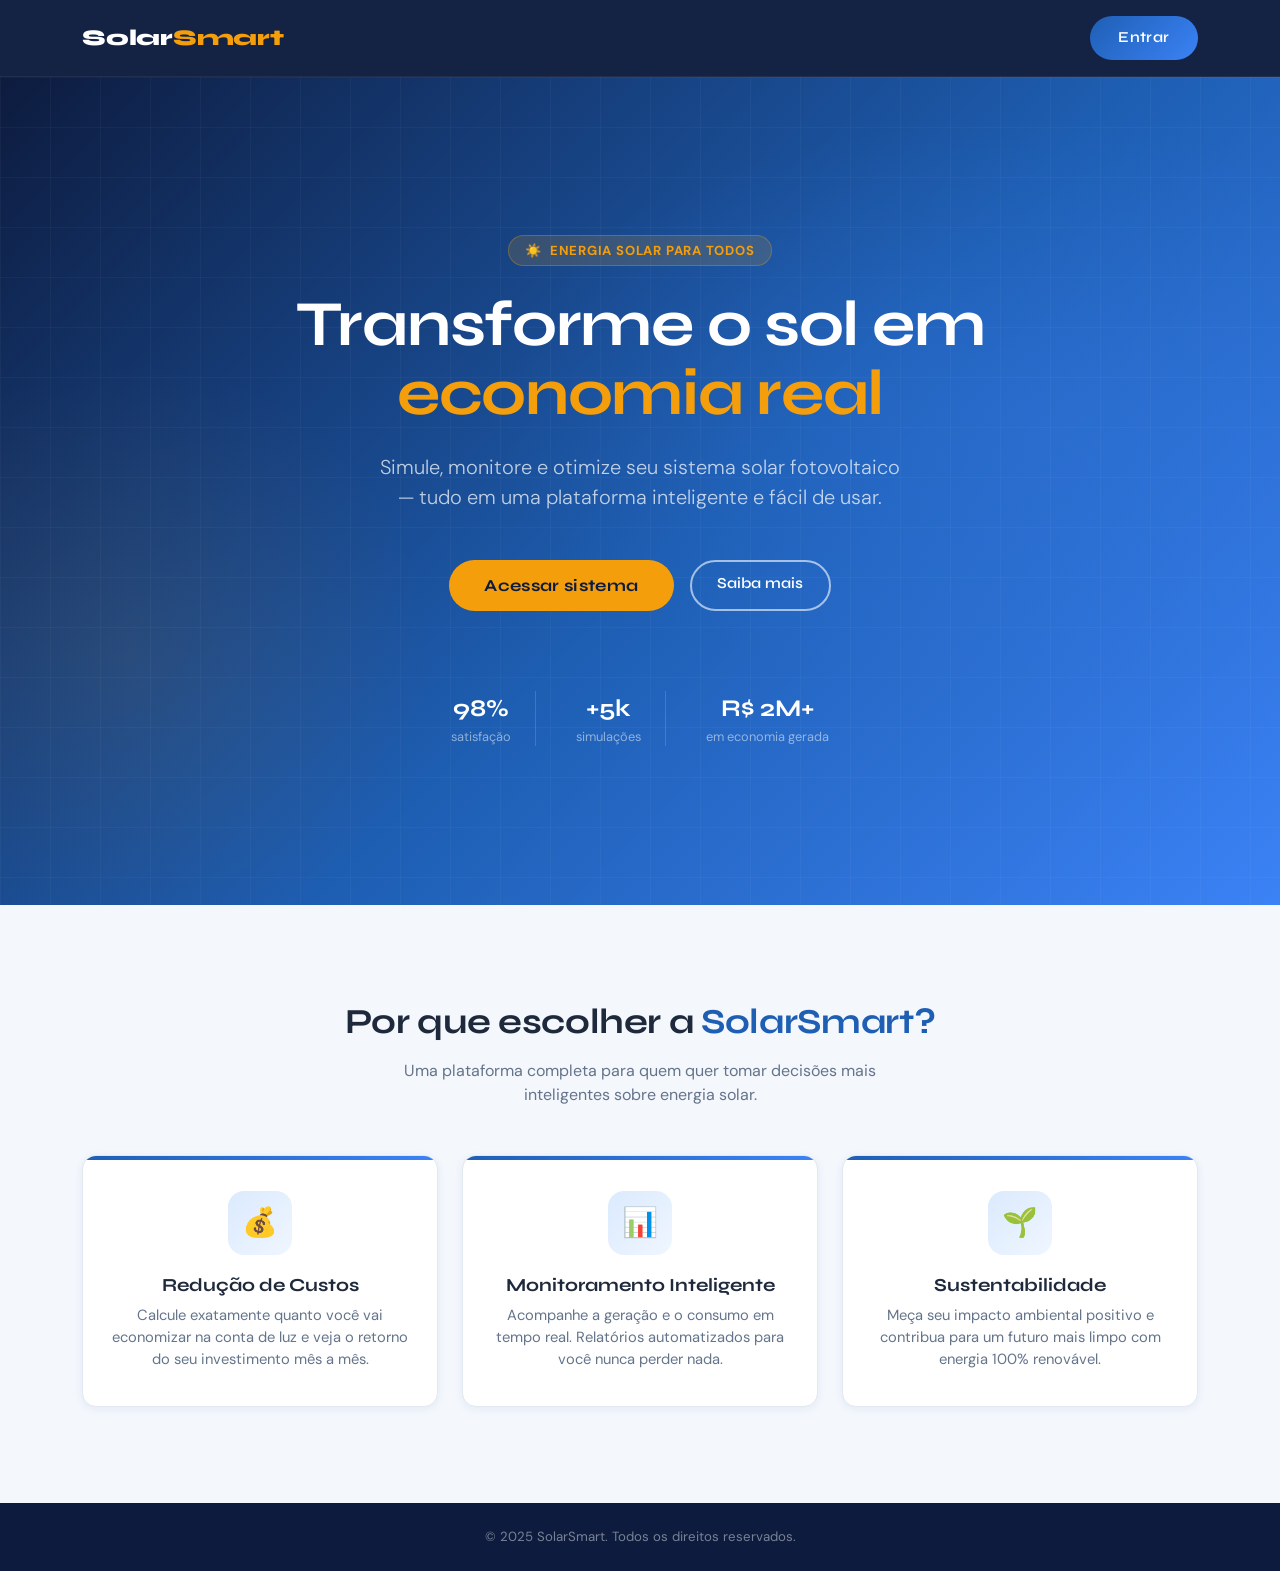
==== index.html @ eb586233 "feat: initial project upload" ====
<!DOCTYPE html>
<html lang="pt-BR">
<head>
  <meta charset="UTF-8" />
  <meta name="viewport" content="width=device-width, initial-scale=1.0" />
  <title>SolarSmart — Energia Solar Inteligente</title>
  <link rel="stylesheet" href="https://cdn.jsdelivr.net/npm/bootstrap@5.3.3/dist/css/bootstrap.min.css" />
  <link rel="stylesheet" href="css/style.css" />
</head>
<body>

  <!-- ===== NAVBAR ===== -->
  <nav class="ss-navbar">
    <div class="container d-flex align-items-center justify-content-between">
      <a href="index.html" class="ss-logo">Solar<span>Smart</span></a>
      <a href="login.html" class="ss-btn-primary">Entrar</a>
    </div>
  </nav>

  <!-- ===== HERO ===== -->
  <section class="ss-hero">
    <div class="ss-hero-grid"></div>
    <div class="container position-relative" style="z-index:2;">
      <div class="row justify-content-center text-center">
        <div class="col-lg-8">
          <div class="anim-fade-up">
            <span class="badge rounded-pill px-3 py-2 mb-4"
              style="background:rgba(245,158,11,.15);color:#f59e0b;font-family:var(--font-body);font-size:.82rem;letter-spacing:.06em;border:1px solid rgba(245,158,11,.3);">
              ☀️ &nbsp;ENERGIA SOLAR PARA TODOS
            </span>
          </div>
          <h1 class="display-3 fw-bold text-white mb-4 anim-fade-up anim-delay-1"
              style="line-height:1.08;letter-spacing:-.02em;">
            Transforme o sol em<br>
            <span style="color:var(--ss-accent);">economia real</span>
          </h1>
          <p class="fs-5 mb-5 anim-fade-up anim-delay-2"
             style="color:rgba(255,255,255,.72);font-weight:300;max-width:520px;margin:0 auto 2.5rem;">
            Simule, monitore e otimize seu sistema solar fotovoltaico — tudo em uma plataforma inteligente e fácil de usar.
          </p>
          <div class="d-flex gap-3 justify-content-center flex-wrap anim-fade-up anim-delay-3">
            <a href="login.html" class="ss-btn-cta">Acessar sistema</a>
            <a href="#features" class="ss-btn-outline">Saiba mais</a>
          </div>
        </div>
      </div>

      <!-- Hero stats -->
      <div class="row justify-content-center mt-5 pt-3 anim-fade-up anim-delay-4 g-3">
        <div class="col-auto">
          <div class="text-center px-4" style="border-right:1px solid rgba(255,255,255,.15);">
            <div class="fw-bold text-white fs-4" style="font-family:var(--font-display);">98%</div>
            <div style="color:rgba(255,255,255,.5);font-size:.8rem;">satisfação</div>
          </div>
        </div>
        <div class="col-auto">
          <div class="text-center px-4" style="border-right:1px solid rgba(255,255,255,.15);">
            <div class="fw-bold text-white fs-4" style="font-family:var(--font-display);">+5k</div>
            <div style="color:rgba(255,255,255,.5);font-size:.8rem;">simulações</div>
          </div>
        </div>
        <div class="col-auto">
          <div class="text-center px-4">
            <div class="fw-bold text-white fs-4" style="font-family:var(--font-display);">R$ 2M+</div>
            <div style="color:rgba(255,255,255,.5);font-size:.8rem;">em economia gerada</div>
          </div>
        </div>
      </div>
    </div>
  </section>

  <!-- ===== FEATURES ===== -->
  <section id="features" class="py-6" style="padding: 6rem 0; background: var(--ss-bg);">
    <div class="container">
      <div class="text-center mb-5">
        <h2 class="fw-bold mb-3" style="font-size:2.2rem;letter-spacing:-.01em;">
          Por que escolher a <span style="color:var(--ss-blue-brand);">SolarSmart?</span>
        </h2>
        <p style="color:var(--ss-muted);max-width:480px;margin:0 auto;">
          Uma plataforma completa para quem quer tomar decisões mais inteligentes sobre energia solar.
        </p>
      </div>

      <div class="row g-4 justify-content-center">
        <!-- Card 1 -->
        <div class="col-md-4">
          <div class="ss-feature-card h-100">
            <div class="ss-feature-icon">💰</div>
            <h5 class="fw-bold mb-2" style="font-size:1.15rem;">Redução de Custos</h5>
            <p style="color:var(--ss-muted);font-size:.92rem;margin:0;">
              Calcule exatamente quanto você vai economizar na conta de luz e veja o retorno do seu investimento mês a mês.
            </p>
          </div>
        </div>
        <!-- Card 2 -->
        <div class="col-md-4">
          <div class="ss-feature-card h-100">
            <div class="ss-feature-icon">📊</div>
            <h5 class="fw-bold mb-2" style="font-size:1.15rem;">Monitoramento Inteligente</h5>
            <p style="color:var(--ss-muted);font-size:.92rem;margin:0;">
              Acompanhe a geração e o consumo em tempo real. Relatórios automatizados para você nunca perder nada.
            </p>
          </div>
        </div>
        <!-- Card 3 -->
        <div class="col-md-4">
          <div class="ss-feature-card h-100">
            <div class="ss-feature-icon">🌱</div>
            <h5 class="fw-bold mb-2" style="font-size:1.15rem;">Sustentabilidade</h5>
            <p style="color:var(--ss-muted);font-size:.92rem;margin:0;">
              Meça seu impacto ambiental positivo e contribua para um futuro mais limpo com energia 100% renovável.
            </p>
          </div>
        </div>
      </div>
    </div>
  </section>

  <!-- ===== FOOTER ===== -->
  <footer class="ss-footer">
    <p class="mb-0">© 2025 SolarSmart. Todos os direitos reservados.</p>
  </footer>

  <script src="https://cdn.jsdelivr.net/npm/bootstrap@5.3.3/dist/js/bootstrap.bundle.min.js"></script>
</body>
</html>
---- css/style.css ----
/* ===========================
   SolarSmart — Bootstrap 5
   Custom Stylesheet
   =========================== */

@import url('https://fonts.googleapis.com/css2?family=Syne:wght@400;600;700;800&family=DM+Sans:wght@300;400;500&display=swap');

/* === CSS Variables === */
:root {
  --ss-blue-deep:    #0d1b3e;
  --ss-blue-mid:     #1a3a6e;
  --ss-blue-brand:   #1e5fb4;
  --ss-blue-sky:     #3b82f6;
  --ss-accent:       #f59e0b;
  --ss-accent-light: #fef3c7;
  --ss-success:      #10b981;
  --ss-bg:           #f4f7fc;
  --ss-surface:      #ffffff;
  --ss-text:         #1e293b;
  --ss-muted:        #64748b;
  --ss-border:       #e2e8f0;
  --ss-grad:         linear-gradient(135deg, #0d1b3e 0%, #1e5fb4 55%, #3b82f6 100%);
  --ss-grad-cta:     linear-gradient(135deg, #1e5fb4, #3b82f6);
  --ss-shadow-sm:    0 2px 8px rgba(30,95,180,.08);
  --ss-shadow-md:    0 8px 32px rgba(30,95,180,.13);
  --ss-shadow-lg:    0 20px 60px rgba(13,27,62,.18);
  --ss-radius:       14px;
  --ss-sidebar-w:    260px;
  --font-display:    'Syne', sans-serif;
  --font-body:       'DM Sans', sans-serif;
}

/* === Base === */
*, *::before, *::after { box-sizing: border-box; }

body {
  font-family: var(--font-body);
  color: var(--ss-text);
  background: var(--ss-bg);
  -webkit-font-smoothing: antialiased;
}

h1, h2, h3, h4, h5, h6, .font-display {
  font-family: var(--font-display);
}

/* === Buttons === */
.ss-btn-primary {
  background: var(--ss-grad-cta);
  color: #fff;
  border: none;
  border-radius: 50px;
  padding: .65rem 1.8rem;
  font-family: var(--font-display);
  font-weight: 600;
  font-size: .95rem;
  letter-spacing: .02em;
  transition: transform .2s, box-shadow .2s;
  display: inline-block;
  cursor: pointer;
  text-decoration: none;
}
.ss-btn-primary:hover {
  transform: translateY(-2px);
  box-shadow: 0 8px 24px rgba(59,130,246,.35);
  color: #fff;
}

.ss-btn-cta {
  background: var(--ss-accent);
  color: var(--ss-blue-deep);
  border: none;
  border-radius: 50px;
  padding: .8rem 2.2rem;
  font-family: var(--font-display);
  font-weight: 700;
  font-size: 1.05rem;
  letter-spacing: .02em;
  transition: transform .2s, box-shadow .2s;
  display: inline-block;
  cursor: pointer;
  text-decoration: none;
}
.ss-btn-cta:hover {
  transform: translateY(-3px);
  box-shadow: 0 10px 30px rgba(245,158,11,.35);
  color: var(--ss-blue-deep);
}

.ss-btn-outline {
  background: transparent;
  color: #fff;
  border: 2px solid rgba(255,255,255,.6);
  border-radius: 50px;
  padding: .6rem 1.6rem;
  font-family: var(--font-display);
  font-weight: 600;
  font-size: .95rem;
  transition: all .2s;
  display: inline-block;
  cursor: pointer;
  text-decoration: none;
}
.ss-btn-outline:hover {
  background: rgba(255,255,255,.15);
  border-color: #fff;
  color: #fff;
}

/* === Card === */
.ss-card {
  background: var(--ss-surface);
  border-radius: var(--ss-radius);
  box-shadow: var(--ss-shadow-sm);
  border: 1px solid var(--ss-border);
  transition: box-shadow .25s, transform .25s;
}
.ss-card:hover {
  box-shadow: var(--ss-shadow-md);
  transform: translateY(-2px);
}

/* === Feature Card === */
.ss-feature-card {
  background: var(--ss-surface);
  border-radius: var(--ss-radius);
  border: 1px solid var(--ss-border);
  box-shadow: var(--ss-shadow-sm);
  padding: 2.2rem 1.8rem;
  text-align: center;
  transition: all .3s;
  position: relative;
  overflow: hidden;
}
.ss-feature-card::before {
  content: '';
  position: absolute;
  top: 0; left: 0; right: 0;
  height: 4px;
  background: var(--ss-grad-cta);
  border-radius: var(--ss-radius) var(--ss-radius) 0 0;
}
.ss-feature-card:hover {
  box-shadow: var(--ss-shadow-md);
  transform: translateY(-5px);
}
.ss-feature-icon {
  width: 64px; height: 64px;
  border-radius: 16px;
  background: linear-gradient(135deg, #dbeafe, #eff6ff);
  display: flex; align-items: center; justify-content: center;
  margin: 0 auto 1.2rem;
  font-size: 1.8rem;
}

/* === Welcome Banner === */
.ss-welcome-banner {
  background: var(--ss-grad);
  border-radius: var(--ss-radius);
  color: #fff;
  padding: 2.5rem 2.8rem;
  position: relative;
  overflow: hidden;
}
.ss-welcome-banner::after {
  content: '☀️';
  position: absolute;
  right: 2rem; top: 50%;
  transform: translateY(-50%);
  font-size: 6rem;
  opacity: .12;
}

/* === Empty State === */
.ss-empty-state {
  text-align: center;
  padding: 5rem 2rem;
}
.ss-empty-state .ss-empty-icon {
  font-size: 4rem;
  margin-bottom: 1.2rem;
  display: block;
  opacity: .6;
}
.ss-empty-state h4 {
  font-family: var(--font-display);
  font-size: 1.4rem;
  font-weight: 700;
  color: var(--ss-text);
  margin-bottom: .5rem;
}
.ss-empty-state p {
  color: var(--ss-muted);
  font-size: .95rem;
  max-width: 340px;
  margin: 0 auto 1.5rem;
}

/* === Stat Card === */
.ss-stat-card {
  background: var(--ss-surface);
  border-radius: var(--ss-radius);
  box-shadow: var(--ss-shadow-sm);
  border: 1px solid var(--ss-border);
  padding: 1.8rem;
  text-align: center;
}
.ss-stat-label {
  font-size: .82rem;
  font-weight: 500;
  color: var(--ss-muted);
  text-transform: uppercase;
  letter-spacing: .08em;
  margin-bottom: .5rem;
}
.ss-stat-value {
  font-family: var(--font-display);
  font-size: 2.2rem;
  font-weight: 800;
  color: var(--ss-blue-brand);
  line-height: 1;
  margin-bottom: .3rem;
}
.ss-stat-sub {
  font-size: .8rem;
  color: var(--ss-muted);
}

/* === Navbar (public) === */
.ss-navbar {
  background: rgba(13,27,62,.97);
  backdrop-filter: blur(12px);
  border-bottom: 1px solid rgba(255,255,255,.06);
  padding: 1rem 0;
  position: sticky;
  top: 0;
  z-index: 1000;
}
.ss-logo {
  font-family: var(--font-display);
  font-weight: 800;
  font-size: 1.4rem;
  color: #fff;
  text-decoration: none;
  letter-spacing: -.01em;
}
.ss-logo span { color: var(--ss-accent); }

/* === Hero === */
.ss-hero {
  background: var(--ss-grad);
  min-height: 92vh;
  display: flex;
  align-items: center;
  position: relative;
  overflow: hidden;
}
.ss-hero::before {
  content: '';
  position: absolute;
  inset: 0;
  background:
    radial-gradient(ellipse 60% 50% at 80% 40%, rgba(59,130,246,.2) 0%, transparent 70%),
    radial-gradient(ellipse 40% 60% at 10% 70%, rgba(245,158,11,.08) 0%, transparent 60%);
}
.ss-hero-grid {
  position: absolute;
  inset: 0;
  background-image:
    linear-gradient(rgba(255,255,255,.03) 1px, transparent 1px),
    linear-gradient(90deg, rgba(255,255,255,.03) 1px, transparent 1px);
  background-size: 50px 50px;
}

/* === Form styles === */
.ss-form-control {
  border: 1.5px solid var(--ss-border);
  border-radius: 10px;
  padding: .75rem 1rem;
  font-family: var(--font-body);
  font-size: .95rem;
  transition: border-color .2s, box-shadow .2s;
  background: #fff;
  width: 100%;
}
.ss-form-control:focus {
  outline: none;
  border-color: var(--ss-blue-sky);
  box-shadow: 0 0 0 3px rgba(59,130,246,.12);
}
.ss-form-label {
  font-weight: 500;
  font-size: .88rem;
  color: var(--ss-text);
  margin-bottom: .4rem;
  display: block;
}

/* === Sidebar === */
.ss-sidebar {
  width: var(--ss-sidebar-w);
  background: var(--ss-blue-deep);
  min-height: 100vh;
  position: fixed;
  left: 0; top: 0;
  display: flex;
  flex-direction: column;
  z-index: 100;
  transition: transform .3s;
}
.ss-sidebar-logo {
  padding: 1.6rem 1.5rem 1rem;
  border-bottom: 1px solid rgba(255,255,255,.07);
}
.ss-sidebar-nav {
  flex: 1;
  padding: 1.2rem 0;
}
.ss-nav-item {
  display: flex;
  align-items: center;
  gap: .75rem;
  padding: .75rem 1.5rem;
  color: rgba(255,255,255,.6);
  text-decoration: none;
  font-family: var(--font-body);
  font-size: .92rem;
  font-weight: 500;
  border-radius: 0;
  transition: all .2s;
  position: relative;
}
.ss-nav-item:hover {
  color: #fff;
  background: rgba(255,255,255,.06);
}
.ss-nav-item.active {
  color: #fff;
  background: rgba(59,130,246,.18);
}
.ss-nav-item.active::before {
  content: '';
  position: absolute;
  left: 0; top: 0; bottom: 0;
  width: 3px;
  background: var(--ss-blue-sky);
  border-radius: 0 3px 3px 0;
}
.ss-nav-icon { font-size: 1.1rem; width: 22px; text-align: center; }

/* === Topbar === */
.ss-topbar {
  background: var(--ss-surface);
  border-bottom: 1px solid var(--ss-border);
  padding: 1rem 2rem;
  display: flex;
  align-items: center;
  justify-content: space-between;
  position: sticky;
  top: 0;
  z-index: 50;
}
.ss-topbar-title {
  font-family: var(--font-display);
  font-size: 1.2rem;
  font-weight: 700;
  color: var(--ss-text);
}
.ss-avatar {
  width: 38px; height: 38px;
  border-radius: 50%;
  background: var(--ss-grad-cta);
  display: flex; align-items: center; justify-content: center;
  color: #fff;
  font-family: var(--font-display);
  font-weight: 700;
  font-size: .9rem;
  cursor: pointer;
}

/* === Main layout (logged area) === */
.ss-layout {
  display: flex;
  min-height: 100vh;
}
.ss-main {
  margin-left: var(--ss-sidebar-w);
  flex: 1;
  display: flex;
  flex-direction: column;
  min-height: 100vh;
}
.ss-content {
  flex: 1;
  padding: 2rem;
}

/* === Footer === */
.ss-footer {
  background: var(--ss-blue-deep);
  color: rgba(255,255,255,.45);
  text-align: center;
  padding: 1.5rem;
  font-size: .83rem;
}

/* === Animations === */
@keyframes fadeUp {
  from { opacity: 0; transform: translateY(24px); }
  to   { opacity: 1; transform: translateY(0); }
}
.anim-fade-up { animation: fadeUp .6s ease both; }
.anim-delay-1 { animation-delay: .15s; }
.anim-delay-2 { animation-delay: .3s; }
.anim-delay-3 { animation-delay: .45s; }
.anim-delay-4 { animation-delay: .6s; }

/* === Login page === */
.ss-login-bg {
  min-height: 100vh;
  background: var(--ss-grad);
  display: flex;
  align-items: center;
  justify-content: center;
  position: relative;
  overflow: hidden;
}
.ss-login-bg::before {
  content: '';
  position: absolute; inset: 0;
  background: radial-gradient(ellipse 70% 60% at 70% 30%, rgba(59,130,246,.2) 0%, transparent 70%);
}
.ss-login-card {
  background: #fff;
  border-radius: 20px;
  box-shadow: var(--ss-shadow-lg);
  padding: 3rem 2.5rem;
  width: 100%;
  max-width: 420px;
  position: relative;
  z-index: 1;
}

/* === Responsive === */
@media (max-width: 991.98px) {
  .ss-sidebar {
    transform: translateX(-100%);
  }
  .ss-sidebar.open {
    transform: translateX(0);
  }
  .ss-main {
    margin-left: 0;
  }
  .ss-topbar {
    padding: .8rem 1rem;
  }
  .ss-content {
    padding: 1.2rem;
  }
}
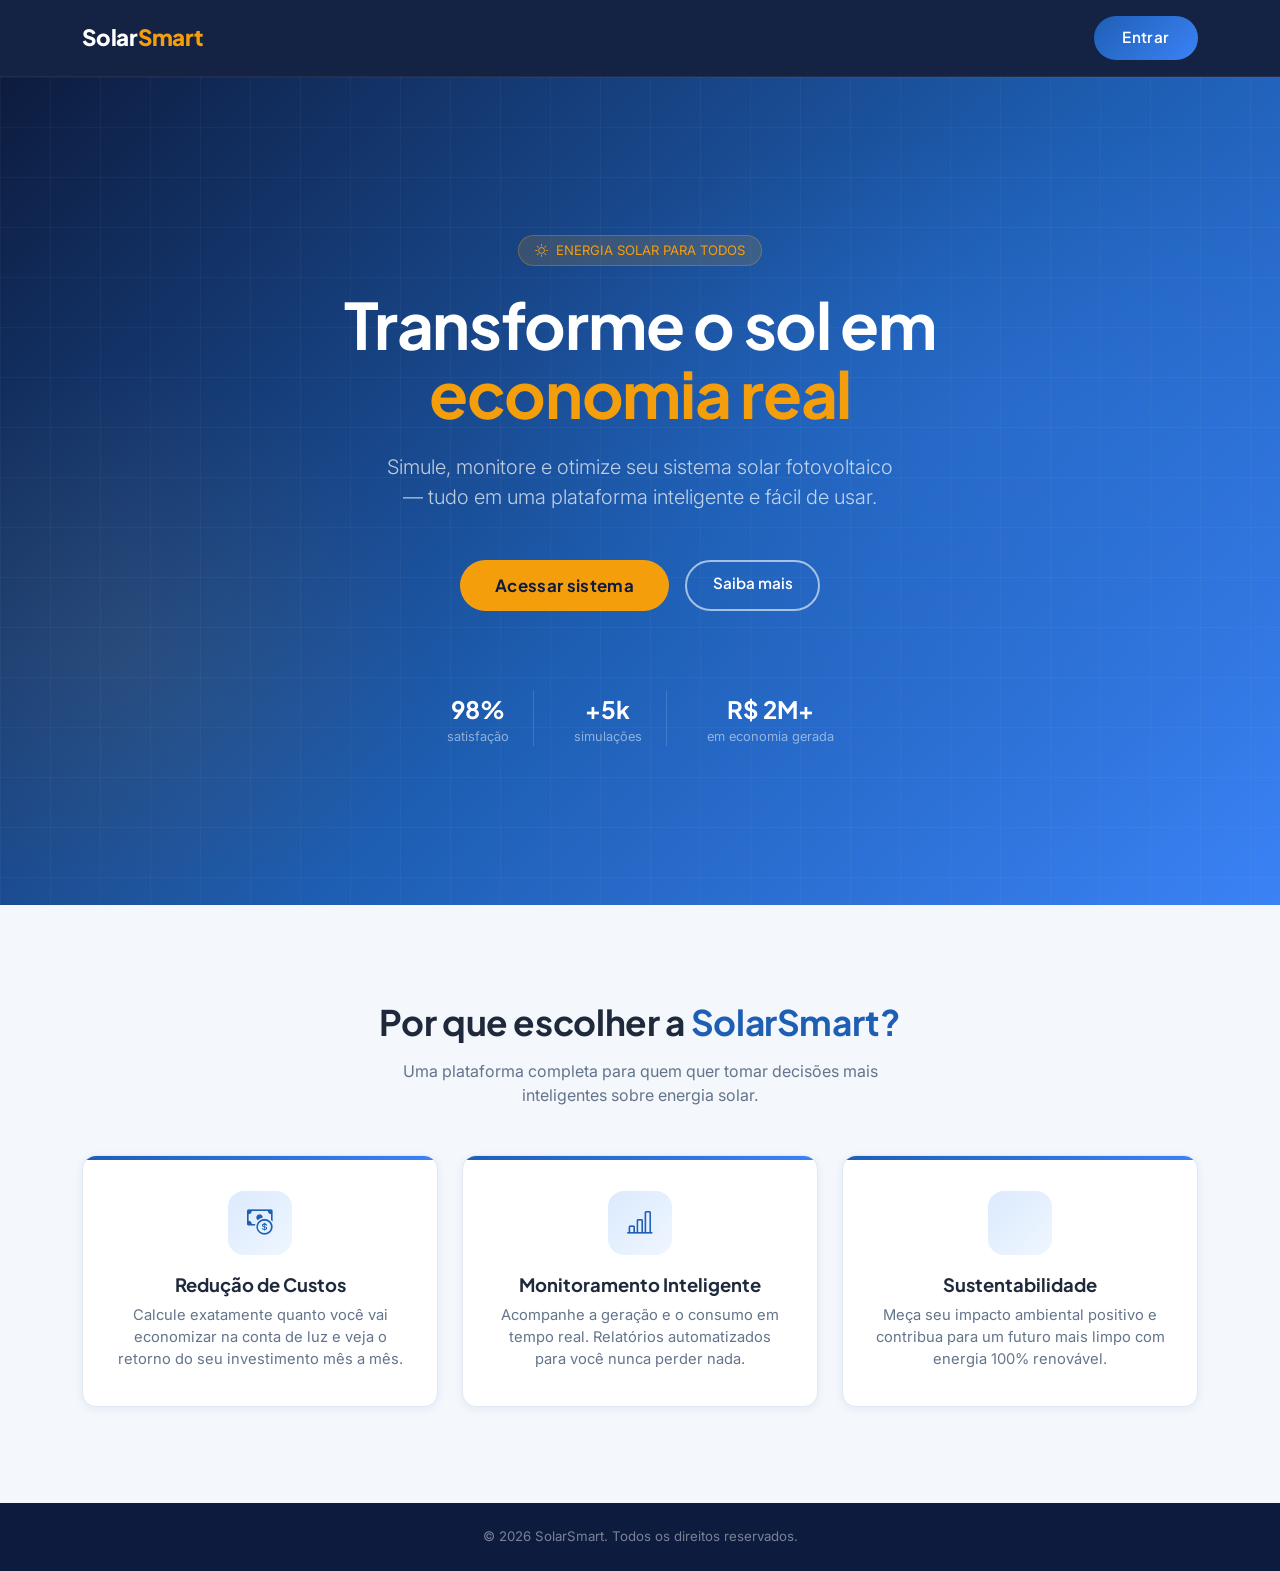
==== commit 8b231201: "feat(frontend): visual refinement pass - Swap fonts: Syne -> Plus Jakarta Sans, DM Sans -> Inter - A" ====
--- a/index.html
+++ b/index.html
@@ -6,6 +6,7 @@
   <title>SolarSmart — Energia Solar Inteligente</title>
   <link rel="stylesheet" href="https://cdn.jsdelivr.net/npm/bootstrap@5.3.3/dist/css/bootstrap.min.css" />
   <link rel="stylesheet" href="css/style.css" />
+  <link rel="stylesheet" href="https://cdn.jsdelivr.net/npm/bootstrap-icons@1.11.3/font/bootstrap-icons.css" />
 </head>
 <body>
 
@@ -25,8 +26,8 @@
         <div class="col-lg-8">
           <div class="anim-fade-up">
             <span class="badge rounded-pill px-3 py-2 mb-4"
-              style="background:rgba(245,158,11,.15);color:#f59e0b;font-family:var(--font-body);font-size:.82rem;letter-spacing:.06em;border:1px solid rgba(245,158,11,.3);">
-              ☀️ &nbsp;ENERGIA SOLAR PARA TODOS
+              style="background:rgba(245,158,11,.15);color:#f59e0b;font-family:var(--font-body);font-size:.82rem;border:1px solid rgba(245,158,11,.3);">
+              <i class="bi bi-sun"></i>&nbsp; ENERGIA SOLAR PARA TODOS
             </span>
           </div>
           <h1 class="display-3 fw-bold text-white mb-4 anim-fade-up anim-delay-1"
@@ -85,7 +86,7 @@
         <!-- Card 1 -->
         <div class="col-md-4">
           <div class="ss-feature-card h-100">
-            <div class="ss-feature-icon">💰</div>
+            <div class="ss-feature-icon"><i class="bi bi-cash-coin" style="font-size:1.6rem;color:var(--ss-blue-brand);"></i></div>
             <h5 class="fw-bold mb-2" style="font-size:1.15rem;">Redução de Custos</h5>
             <p style="color:var(--ss-muted);font-size:.92rem;margin:0;">
               Calcule exatamente quanto você vai economizar na conta de luz e veja o retorno do seu investimento mês a mês.
@@ -95,7 +96,7 @@
         <!-- Card 2 -->
         <div class="col-md-4">
           <div class="ss-feature-card h-100">
-            <div class="ss-feature-icon">📊</div>
+            <div class="ss-feature-icon"><i class="bi bi-bar-chart-line" style="font-size:1.6rem;color:var(--ss-blue-brand);"></i></div>
             <h5 class="fw-bold mb-2" style="font-size:1.15rem;">Monitoramento Inteligente</h5>
             <p style="color:var(--ss-muted);font-size:.92rem;margin:0;">
               Acompanhe a geração e o consumo em tempo real. Relatórios automatizados para você nunca perder nada.
@@ -105,7 +106,7 @@
         <!-- Card 3 -->
         <div class="col-md-4">
           <div class="ss-feature-card h-100">
-            <div class="ss-feature-icon">🌱</div>
+            <div class="ss-feature-icon"><i class="bi bi-leaf" style="font-size:1.6rem;color:var(--ss-blue-brand);"></i></div>
             <h5 class="fw-bold mb-2" style="font-size:1.15rem;">Sustentabilidade</h5>
             <p style="color:var(--ss-muted);font-size:.92rem;margin:0;">
               Meça seu impacto ambiental positivo e contribua para um futuro mais limpo com energia 100% renovável.
@@ -118,7 +119,7 @@
 
   <!-- ===== FOOTER ===== -->
   <footer class="ss-footer">
-    <p class="mb-0">© 2025 SolarSmart. Todos os direitos reservados.</p>
+    <p class="mb-0">© 2026 SolarSmart. Todos os direitos reservados.</p>
   </footer>
 
   <script src="https://cdn.jsdelivr.net/npm/bootstrap@5.3.3/dist/js/bootstrap.bundle.min.js"></script>
--- a/css/style.css
+++ b/css/style.css
@@ -3,7 +3,7 @@
    Custom Stylesheet
    =========================== */
 
-@import url('https://fonts.googleapis.com/css2?family=Syne:wght@400;600;700;800&family=DM+Sans:wght@300;400;500&display=swap');
+@import url('https://fonts.googleapis.com/css2?family=Plus+Jakarta+Sans:wght@400;600;700;800&family=Inter:wght@300;400;500&display=swap');
 
 /* === CSS Variables === */
 :root {
@@ -26,8 +26,8 @@
   --ss-shadow-lg:    0 20px 60px rgba(13,27,62,.18);
   --ss-radius:       14px;
   --ss-sidebar-w:    260px;
-  --font-display:    'Syne', sans-serif;
-  --font-body:       'DM Sans', sans-serif;
+  --font-display:    'Plus Jakarta Sans', sans-serif;
+  --font-body:       'Inter', sans-serif;
 }
 
 /* === Base === */
@@ -158,17 +158,18 @@
   background: var(--ss-grad);
   border-radius: var(--ss-radius);
   color: #fff;
-  padding: 2.5rem 2.8rem;
+  padding: 1.6rem 2rem;
   position: relative;
   overflow: hidden;
 }
 .ss-welcome-banner::after {
-  content: '☀️';
+  content: '';
   position: absolute;
-  right: 2rem; top: 50%;
-  transform: translateY(-50%);
-  font-size: 6rem;
-  opacity: .12;
+  right: -3rem; top: -3rem;
+  width: 220px; height: 220px;
+  border-radius: 50%;
+  background: radial-gradient(circle, rgba(255,255,255,.1) 0%, transparent 70%);
+  pointer-events: none;
 }
 
 /* === Empty State === */
@@ -202,7 +203,7 @@
   border-radius: var(--ss-radius);
   box-shadow: var(--ss-shadow-sm);
   border: 1px solid var(--ss-border);
-  padding: 1.8rem;
+  padding: 1.2rem;
   text-align: center;
 }
 .ss-stat-label {
@@ -210,12 +211,12 @@
   font-weight: 500;
   color: var(--ss-muted);
   text-transform: uppercase;
-  letter-spacing: .08em;
+  letter-spacing: .02em;
   margin-bottom: .5rem;
 }
 .ss-stat-value {
   font-family: var(--font-display);
-  font-size: 2.2rem;
+  font-size: 2rem;
   font-weight: 800;
   color: var(--ss-blue-brand);
   line-height: 1;
@@ -440,6 +441,14 @@
   position: relative;
   z-index: 1;
 }
+
+/* === Badge refinement === */
+.badge.rounded-pill { font-weight: 400; letter-spacing: 0; }
+
+/* === Table density === */
+.ss-card .table { font-size: .85rem !important; }
+.ss-card .table td, .ss-card .table th { padding: .5rem .9rem !important; }
+.ss-card .table th { letter-spacing: .02em !important; }
 
 /* === Responsive === */
 @media (max-width: 991.98px) {
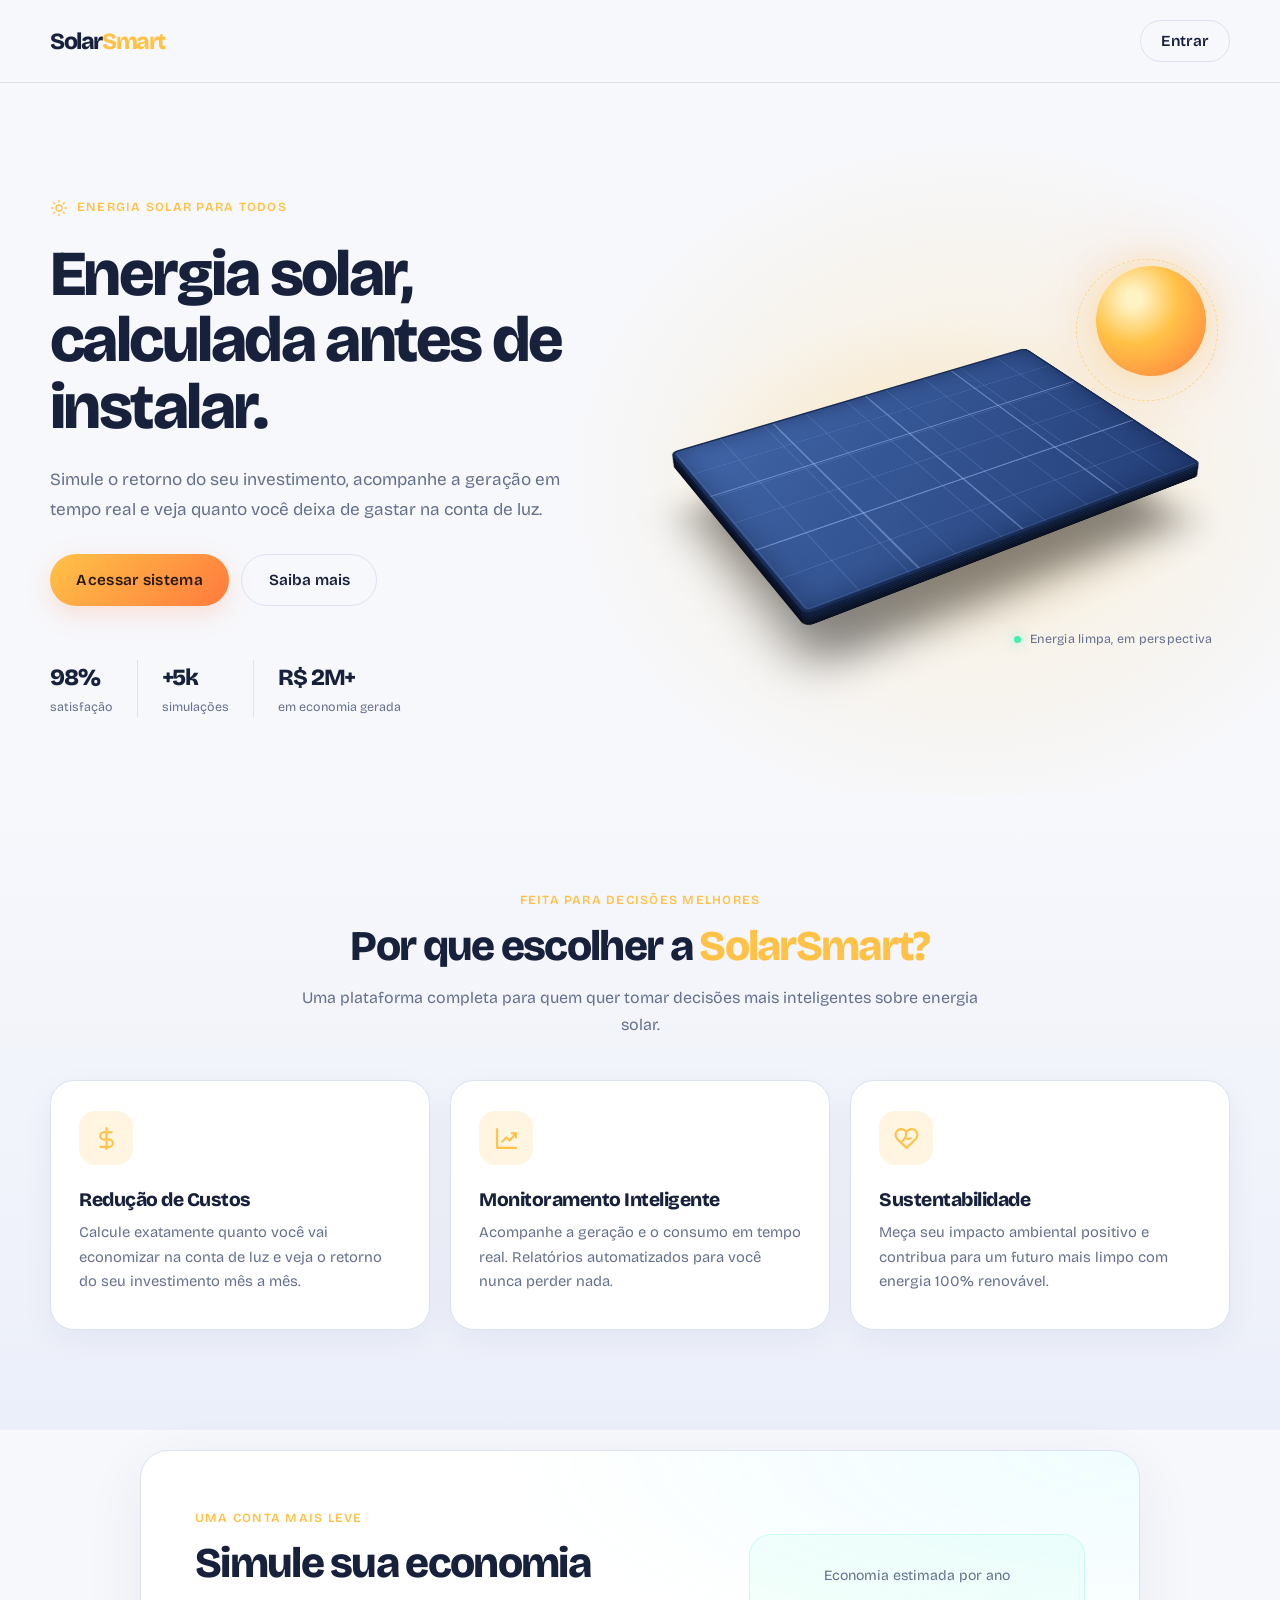
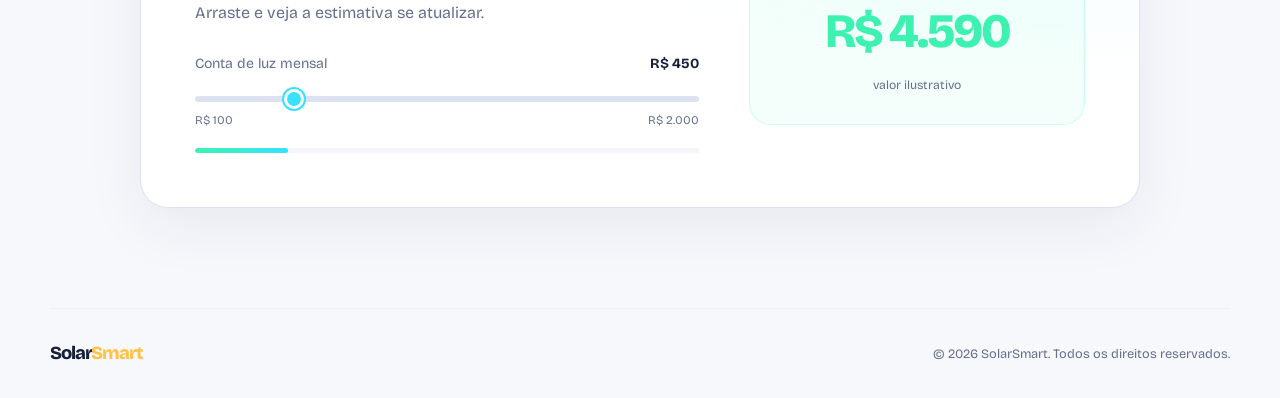
==== commit acd7fc7c: "feat: refresh SolarSmart public pages Co-authored-by: Copilot <223556219+Copilot@users.noreply.githu" ====
--- a/index.html
+++ b/index.html
@@ -3,125 +3,130 @@
 <head>
   <meta charset="UTF-8" />
   <meta name="viewport" content="width=device-width, initial-scale=1.0" />
+  <meta name="theme-color" content="#0a0f1f" />
   <title>SolarSmart — Energia Solar Inteligente</title>
+  <link rel="icon" type="image/svg+xml" href="favicon.svg" />
+  <link rel="preconnect" href="https://fonts.googleapis.com" />
+  <link rel="preconnect" href="https://fonts.gstatic.com" crossorigin />
+  <link href="https://fonts.googleapis.com/css2?family=Bricolage+Grotesque:wght@400;600;800&display=swap" rel="stylesheet" />
   <link rel="stylesheet" href="https://cdn.jsdelivr.net/npm/bootstrap@5.3.3/dist/css/bootstrap.min.css" />
   <link rel="stylesheet" href="css/style.css" />
-  <link rel="stylesheet" href="https://cdn.jsdelivr.net/npm/bootstrap-icons@1.11.3/font/bootstrap-icons.css" />
+  <link rel="stylesheet" href="css/theme.css" />
 </head>
-<body>
+<body class="landing-page">
+  <header class="site-header">
+    <nav class="site-nav" aria-label="Navegação principal">
+      <a href="index.html" class="ss-logo" aria-label="SolarSmart início">Solar<span>Smart</span></a>
+      <a href="login.html" class="ss-btn-primary">Entrar</a>
+    </nav>
+  </header>
 
-  <!-- ===== NAVBAR ===== -->
-  <nav class="ss-navbar">
-    <div class="container d-flex align-items-center justify-content-between">
-      <a href="index.html" class="ss-logo">Solar<span>Smart</span></a>
-      <a href="login.html" class="ss-btn-primary">Entrar</a>
-    </div>
-  </nav>
-
-  <!-- ===== HERO ===== -->
-  <section class="ss-hero">
-    <div class="ss-hero-grid"></div>
-    <div class="container position-relative" style="z-index:2;">
-      <div class="row justify-content-center text-center">
-        <div class="col-lg-8">
-          <div class="anim-fade-up">
-            <span class="badge rounded-pill px-3 py-2 mb-4"
-              style="background:rgba(245,158,11,.15);color:#f59e0b;font-family:var(--font-body);font-size:.82rem;border:1px solid rgba(245,158,11,.3);">
-              <i class="bi bi-sun"></i>&nbsp; ENERGIA SOLAR PARA TODOS
-            </span>
-          </div>
-          <h1 class="display-3 fw-bold text-white mb-4 anim-fade-up anim-delay-1"
-              style="line-height:1.08;letter-spacing:-.02em;">
-            Transforme o sol em<br>
-            <span style="color:var(--ss-accent);">economia real</span>
-          </h1>
-          <p class="fs-5 mb-5 anim-fade-up anim-delay-2"
-             style="color:rgba(255,255,255,.72);font-weight:300;max-width:520px;margin:0 auto 2.5rem;">
-            Simule, monitore e otimize seu sistema solar fotovoltaico — tudo em uma plataforma inteligente e fácil de usar.
+  <main>
+    <section class="hero">
+      <div class="hero-inner">
+        <div class="hero-copy">
+          <span class="eyebrow">
+            <svg viewBox="0 0 24 24" aria-hidden="true"><circle cx="12" cy="12" r="4"></circle><path d="M12 2v2m0 16v2M4.93 4.93l1.42 1.42m11.3 11.3 1.42 1.42M2 12h2m16 0h2M4.93 19.07l1.42-1.42m11.3-11.3 1.42-1.42"></path></svg>
+            Energia solar para todos
+          </span>
+          <h1>Energia solar, calculada antes de instalar.</h1>
+          <p class="hero-description">
+            Simule o retorno do seu investimento, acompanhe a geração em tempo real e veja quanto você deixa de gastar na conta de luz.
           </p>
-          <div class="d-flex gap-3 justify-content-center flex-wrap anim-fade-up anim-delay-3">
+          <div class="hero-actions">
             <a href="login.html" class="ss-btn-cta">Acessar sistema</a>
             <a href="#features" class="ss-btn-outline">Saiba mais</a>
           </div>
+          <div class="hero-stats" aria-label="Resultados SolarSmart">
+            <div class="stat">
+              <strong>98%</strong>
+              <span>satisfação</span>
+            </div>
+            <div class="stat">
+              <strong>+5k</strong>
+              <span>simulações</span>
+            </div>
+            <div class="stat">
+              <strong>R$ 2M+</strong>
+              <span>em economia gerada</span>
+            </div>
+          </div>
+        </div>
+
+        <div class="scene" aria-hidden="true">
+          <div class="sun-orbit"></div>
+          <div class="sun"></div>
+          <div class="stage">
+            <div class="float">
+              <div class="panel-shadow"></div>
+              <div class="panel-stack" id="panel-stack">
+                <div class="panel-top"></div>
+              </div>
+            </div>
+          </div>
+          <div class="scene-caption"><span></span> Energia limpa, em perspectiva</div>
         </div>
       </div>
+    </section>
 
-      <!-- Hero stats -->
-      <div class="row justify-content-center mt-5 pt-3 anim-fade-up anim-delay-4 g-3">
-        <div class="col-auto">
-          <div class="text-center px-4" style="border-right:1px solid rgba(255,255,255,.15);">
-            <div class="fw-bold text-white fs-4" style="font-family:var(--font-display);">98%</div>
-            <div style="color:rgba(255,255,255,.5);font-size:.8rem;">satisfação</div>
+    <section id="features" class="features-section">
+      <div class="section-heading">
+        <span class="section-kicker">Feita para decisões melhores</span>
+        <h2>Por que escolher a <span>SolarSmart?</span></h2>
+        <p>Uma plataforma completa para quem quer tomar decisões mais inteligentes sobre energia solar.</p>
+      </div>
+
+      <div class="feature-grid">
+        <article class="ss-feature-card">
+          <div class="ss-feature-icon" aria-hidden="true">
+            <svg viewBox="0 0 24 24"><path d="M12 2v20m5-16H9.5a3.5 3.5 0 0 0 0 7h5a3.5 3.5 0 0 1 0 7H6"></path></svg>
           </div>
+          <h3>Redução de Custos</h3>
+          <p>Calcule exatamente quanto você vai economizar na conta de luz e veja o retorno do seu investimento mês a mês.</p>
+        </article>
+        <article class="ss-feature-card">
+          <div class="ss-feature-icon" aria-hidden="true">
+            <svg viewBox="0 0 24 24"><path d="M3 3v18h18M8 15l4-4 3 3 6-7"></path><path d="M17 7h4v4"></path></svg>
+          </div>
+          <h3>Monitoramento Inteligente</h3>
+          <p>Acompanhe a geração e o consumo em tempo real. Relatórios automatizados para você nunca perder nada.</p>
+        </article>
+        <article class="ss-feature-card">
+          <div class="ss-feature-icon" aria-hidden="true">
+            <svg viewBox="0 0 24 24"><path d="M20.8 4.6a5.5 5.5 0 0 0-7.8 0L12 5.7l-1.1-1.1a5.5 5.5 0 0 0-7.8 7.8l1.1 1.1L12 21l7.8-7.5 1.1-1.1a5.5 5.5 0 0 0-.1-7.8Z"></path><path d="M12 5.7c-.2 4.2-1.8 7.4-5 9.7m5-3.1c1.4.2 2.8.1 4.1-.4"></path></svg>
+          </div>
+          <h3>Sustentabilidade</h3>
+          <p>Meça seu impacto ambiental positivo e contribua para um futuro mais limpo com energia 100% renovável.</p>
+        </article>
+      </div>
+    </section>
+
+    <section class="simulator-section" aria-labelledby="simulator-title">
+      <div class="simulator-card">
+        <div class="simulator-copy">
+          <span class="section-kicker">Uma conta mais leve</span>
+          <h2 id="simulator-title">Simule sua economia</h2>
+          <p>Arraste e veja a estimativa se atualizar.</p>
+          <label for="bill-range">Conta de luz mensal <strong id="bill-value">R$ 450</strong></label>
+          <input id="bill-range" type="range" min="100" max="2000" step="50" value="450" aria-describedby="range-help" />
+          <div class="range-scale" id="range-help"><span>R$ 100</span><span>R$ 2.000</span></div>
+          <div class="progress-track" aria-hidden="true"><span id="savings-progress"></span></div>
         </div>
-        <div class="col-auto">
-          <div class="text-center px-4" style="border-right:1px solid rgba(255,255,255,.15);">
-            <div class="fw-bold text-white fs-4" style="font-family:var(--font-display);">+5k</div>
-            <div style="color:rgba(255,255,255,.5);font-size:.8rem;">simulações</div>
-          </div>
-        </div>
-        <div class="col-auto">
-          <div class="text-center px-4">
-            <div class="fw-bold text-white fs-4" style="font-family:var(--font-display);">R$ 2M+</div>
-            <div style="color:rgba(255,255,255,.5);font-size:.8rem;">em economia gerada</div>
-          </div>
+        <div class="savings-result" aria-live="polite">
+          <span>Economia estimada por ano</span>
+          <strong id="annual-savings">R$ 0</strong>
+          <small>valor ilustrativo</small>
         </div>
       </div>
-    </div>
-  </section>
+    </section>
+  </main>
 
-  <!-- ===== FEATURES ===== -->
-  <section id="features" class="py-6" style="padding: 6rem 0; background: var(--ss-bg);">
-    <div class="container">
-      <div class="text-center mb-5">
-        <h2 class="fw-bold mb-3" style="font-size:2.2rem;letter-spacing:-.01em;">
-          Por que escolher a <span style="color:var(--ss-blue-brand);">SolarSmart?</span>
-        </h2>
-        <p style="color:var(--ss-muted);max-width:480px;margin:0 auto;">
-          Uma plataforma completa para quem quer tomar decisões mais inteligentes sobre energia solar.
-        </p>
-      </div>
-
-      <div class="row g-4 justify-content-center">
-        <!-- Card 1 -->
-        <div class="col-md-4">
-          <div class="ss-feature-card h-100">
-            <div class="ss-feature-icon"><i class="bi bi-cash-coin" style="font-size:1.6rem;color:var(--ss-blue-brand);"></i></div>
-            <h5 class="fw-bold mb-2" style="font-size:1.15rem;">Redução de Custos</h5>
-            <p style="color:var(--ss-muted);font-size:.92rem;margin:0;">
-              Calcule exatamente quanto você vai economizar na conta de luz e veja o retorno do seu investimento mês a mês.
-            </p>
-          </div>
-        </div>
-        <!-- Card 2 -->
-        <div class="col-md-4">
-          <div class="ss-feature-card h-100">
-            <div class="ss-feature-icon"><i class="bi bi-bar-chart-line" style="font-size:1.6rem;color:var(--ss-blue-brand);"></i></div>
-            <h5 class="fw-bold mb-2" style="font-size:1.15rem;">Monitoramento Inteligente</h5>
-            <p style="color:var(--ss-muted);font-size:.92rem;margin:0;">
-              Acompanhe a geração e o consumo em tempo real. Relatórios automatizados para você nunca perder nada.
-            </p>
-          </div>
-        </div>
-        <!-- Card 3 -->
-        <div class="col-md-4">
-          <div class="ss-feature-card h-100">
-            <div class="ss-feature-icon"><i class="bi bi-leaf" style="font-size:1.6rem;color:var(--ss-blue-brand);"></i></div>
-            <h5 class="fw-bold mb-2" style="font-size:1.15rem;">Sustentabilidade</h5>
-            <p style="color:var(--ss-muted);font-size:.92rem;margin:0;">
-              Meça seu impacto ambiental positivo e contribua para um futuro mais limpo com energia 100% renovável.
-            </p>
-          </div>
-        </div>
-      </div>
-    </div>
-  </section>
-
-  <!-- ===== FOOTER ===== -->
-  <footer class="ss-footer">
-    <p class="mb-0">© 2026 SolarSmart. Todos os direitos reservados.</p>
+  <footer class="site-footer">
+    <a href="index.html" class="ss-logo">Solar<span>Smart</span></a>
+    <p>© 2026 SolarSmart. Todos os direitos reservados.</p>
   </footer>
 
   <script src="https://cdn.jsdelivr.net/npm/bootstrap@5.3.3/dist/js/bootstrap.bundle.min.js"></script>
+  <script src="js/landing.js"></script>
 </body>
 </html>
--- a/css/theme.css
+++ b/css/theme.css
@@ -0,0 +1,979 @@
+:root {
+  --bg: #0a0f1f;
+  --surf: #121a33;
+  --line: #25305a;
+  --text: #f2f5ff;
+  --mut: #a0acd4;
+  --sun: #ffc247;
+  --ember: #ff7a3d;
+  --cyan: #38e1ff;
+  --mint: #3df2b0;
+  --pl: #16306e;
+  --pl2: #0d1d47;
+  --edge: #0a1536;
+  --font-display: 'Bricolage Grotesque', sans-serif;
+  --font-body: 'Bricolage Grotesque', sans-serif;
+}
+
+*,
+*::before,
+*::after {
+  box-sizing: border-box;
+}
+
+html {
+  scroll-behavior: smooth;
+}
+
+body.landing-page,
+body.login-page {
+  min-height: 100vh;
+  margin: 0;
+  color: var(--text);
+  background: var(--bg);
+  font-family: var(--font-body);
+  font-weight: 400;
+  -webkit-font-smoothing: antialiased;
+}
+
+.landing-page a,
+.login-page a {
+  color: inherit;
+}
+
+.landing-page a:focus-visible,
+.login-page a:focus-visible,
+.login-page button:focus-visible,
+.login-page input:focus-visible,
+.landing-page input:focus-visible {
+  outline: 3px solid var(--cyan);
+  outline-offset: 4px;
+}
+
+.landing-page h1,
+.landing-page h2,
+.landing-page h3,
+.login-page h1 {
+  color: var(--text);
+  font-family: var(--font-display);
+  font-weight: 800;
+  letter-spacing: -.04em;
+}
+
+.landing-page .ss-logo,
+.login-page .ss-logo {
+  display: inline-flex;
+  align-items: baseline;
+  color: var(--text);
+  font-family: var(--font-display);
+  font-size: 1.45rem;
+  font-weight: 800;
+  letter-spacing: -.06em;
+  text-decoration: none;
+}
+
+.landing-page .ss-logo span,
+.login-page .ss-logo span {
+  color: var(--sun);
+}
+
+.landing-page .ss-btn-primary,
+.landing-page .ss-btn-cta,
+.landing-page .ss-btn-outline,
+.login-page .ss-btn-primary {
+  display: inline-flex;
+  min-height: 48px;
+  align-items: center;
+  justify-content: center;
+  border-radius: 99px;
+  padding: .75rem 1.45rem;
+  font-family: var(--font-display);
+  font-size: .96rem;
+  font-weight: 600;
+  line-height: 1.2;
+  text-decoration: none;
+  transition: transform .2s ease, box-shadow .2s ease, border-color .2s ease, background-color .2s ease;
+}
+
+.landing-page .ss-btn-primary,
+.landing-page .ss-btn-outline {
+  border: 1px solid var(--line);
+  color: var(--text);
+  background: transparent;
+}
+
+.landing-page .ss-btn-primary:hover,
+.landing-page .ss-btn-outline:hover {
+  transform: translateY(-2px);
+  border-color: var(--sun);
+  color: var(--text);
+}
+
+.landing-page .ss-btn-cta,
+.login-page .ss-btn-primary {
+  border: 0;
+  color: #281906;
+  background: linear-gradient(135deg, var(--sun), var(--ember));
+  box-shadow: 0 8px 26px rgba(255, 122, 61, .2);
+  cursor: pointer;
+}
+
+.landing-page .ss-btn-cta:hover,
+.login-page .ss-btn-primary:hover {
+  transform: translateY(-2px);
+  color: #281906;
+  box-shadow: 0 12px 30px rgba(255, 122, 61, .3);
+}
+
+.site-header {
+  position: relative;
+  z-index: 2;
+  border-bottom: 1px solid rgba(160, 172, 212, .1);
+}
+
+.site-nav {
+  display: flex;
+  width: min(1180px, calc(100% - 64px));
+  min-height: 82px;
+  align-items: center;
+  justify-content: space-between;
+  margin: 0 auto;
+}
+
+.site-nav .ss-btn-primary {
+  min-height: 42px;
+  padding: .6rem 1.3rem;
+}
+
+.hero {
+  position: relative;
+  overflow: hidden;
+  padding: clamp(72px, 9vw, 124px) 0 78px;
+}
+
+.hero::before {
+  position: absolute;
+  top: 5%;
+  right: -9%;
+  width: min(850px, 76vw);
+  height: 720px;
+  background: radial-gradient(ellipse, rgba(255, 194, 71, .105), transparent 68%);
+  content: '';
+  pointer-events: none;
+}
+
+.hero-inner {
+  position: relative;
+  display: grid;
+  width: min(1180px, calc(100% - 64px));
+  grid-template-columns: minmax(0, .94fr) minmax(420px, 1.06fr);
+  align-items: center;
+  gap: clamp(24px, 5vw, 82px);
+  margin: 0 auto;
+}
+
+.hero-copy {
+  position: relative;
+  z-index: 1;
+}
+
+.eyebrow,
+.section-kicker {
+  display: inline-flex;
+  align-items: center;
+  gap: 9px;
+  color: var(--sun);
+  font-size: .78rem;
+  font-weight: 600;
+  letter-spacing: .1em;
+  text-transform: uppercase;
+}
+
+.eyebrow {
+  margin-bottom: 24px;
+}
+
+.eyebrow svg {
+  width: 18px;
+  height: 18px;
+  fill: none;
+  stroke: currentColor;
+  stroke-linecap: round;
+  stroke-width: 1.8;
+}
+
+.landing-page .hero h1 {
+  max-width: 640px;
+  margin: 0;
+  font-size: clamp(2.3rem, 5.2vw, 4rem);
+  line-height: 1.04;
+}
+
+.hero-description {
+  max-width: 520px;
+  margin: 24px 0 30px;
+  color: var(--mut);
+  font-size: 1.07rem;
+  line-height: 1.75;
+}
+
+.hero-actions {
+  display: flex;
+  flex-wrap: wrap;
+  gap: 12px;
+}
+
+.hero-actions .ss-btn-cta,
+.hero-actions .ss-btn-outline {
+  min-height: 52px;
+  padding-inline: 1.65rem;
+}
+
+.hero-stats {
+  display: flex;
+  flex-wrap: wrap;
+  gap: 0;
+  margin-top: 54px;
+}
+
+.stat {
+  display: grid;
+  gap: 3px;
+  padding: 0 24px;
+  border-right: 1px solid var(--line);
+}
+
+.stat:first-child {
+  padding-left: 0;
+}
+
+.stat:last-child {
+  border-right: 0;
+}
+
+.stat strong {
+  color: var(--text);
+  font-family: var(--font-display);
+  font-size: 1.45rem;
+  font-weight: 800;
+  letter-spacing: -.04em;
+}
+
+.stat span {
+  color: var(--mut);
+  font-size: .78rem;
+}
+
+.scene {
+  position: relative;
+  display: grid;
+  min-height: 390px;
+  place-items: center;
+  perspective: 1200px;
+  isolation: isolate;
+}
+
+.scene::before {
+  position: absolute;
+  inset: 12% 0 0;
+  z-index: -1;
+  background: radial-gradient(ellipse, rgba(255, 194, 71, .13), transparent 68%);
+  content: '';
+}
+
+.stage {
+  position: relative;
+  width: min(440px, 100%);
+  aspect-ratio: 440 / 300;
+  transform: rotateX(58deg) rotateZ(calc(-32deg + var(--rz, 0deg)));
+  transform-style: preserve-3d;
+  transition: transform .3s ease;
+}
+
+.float {
+  position: absolute;
+  inset: 0;
+  transform-style: preserve-3d;
+  animation: floatPanel 5s ease-in-out infinite;
+}
+
+.panel-shadow,
+.panel-top,
+.panel-layer {
+  position: absolute;
+  inset: 0;
+  border-radius: 8px;
+}
+
+.panel-shadow {
+  background: rgba(0, 0, 0, .45);
+  filter: blur(26px);
+  transform: translateZ(-70px) scale(.96);
+}
+
+.panel-stack {
+  position: absolute;
+  inset: 0;
+  transform-style: preserve-3d;
+}
+
+.panel-layer {
+  background: var(--edge);
+  border: 1px solid rgba(8, 18, 46, .8);
+}
+
+.panel-top {
+  overflow: hidden;
+  border: 3px solid var(--edge);
+  background-color: var(--pl2);
+  background-image:
+    repeating-linear-gradient(0deg, transparent 0 1px, rgba(133, 170, 239, .26) 1px 2px, transparent 2px 49px),
+    repeating-linear-gradient(90deg, transparent 0 1px, rgba(133, 170, 239, .26) 1px 2px, transparent 2px 49px),
+    repeating-linear-gradient(0deg, transparent 0 99px, rgba(163, 193, 244, .42) 99px 101px),
+    repeating-linear-gradient(90deg, transparent 0 109px, rgba(163, 193, 244, .42) 109px 111px),
+    linear-gradient(135deg, var(--pl), var(--pl2));
+  box-shadow: inset 0 0 30px rgba(4, 12, 35, .35);
+  transform: translateZ(0);
+}
+
+.panel-top::after {
+  position: absolute;
+  inset: -50% auto -50% -45%;
+  width: 30%;
+  background: linear-gradient(100deg, transparent, rgba(255, 235, 170, .55), transparent);
+  content: '';
+  transform: translateX(-180%) skewX(-18deg);
+  animation: panelReflection 4.5s ease-in-out infinite;
+}
+
+.sun,
+.sun-orbit {
+  position: absolute;
+  top: 1%;
+  right: 4%;
+  width: 110px;
+  aspect-ratio: 1;
+  border-radius: 50%;
+}
+
+.sun {
+  z-index: -1;
+  background: radial-gradient(circle at 34% 30%, #fff3c4 0 8%, var(--sun) 42%, var(--ember) 100%);
+  box-shadow: 0 0 36px rgba(255, 194, 71, .38), 0 0 90px rgba(255, 122, 61, .18);
+  animation: sunPulse 3.2s ease-in-out infinite;
+}
+
+.sun-orbit {
+  top: -1%;
+  right: 2%;
+  width: 142px;
+  border: 1px dashed rgba(255, 194, 71, .55);
+  animation: orbit 24s linear infinite;
+}
+
+.scene-caption {
+  position: absolute;
+  right: 3%;
+  bottom: 1%;
+  display: flex;
+  align-items: center;
+  gap: 9px;
+  color: var(--mut);
+  font-size: .78rem;
+  letter-spacing: .02em;
+}
+
+.scene-caption span {
+  width: 7px;
+  height: 7px;
+  border-radius: 50%;
+  background: var(--mint);
+  box-shadow: 0 0 12px rgba(61, 242, 176, .7);
+}
+
+.features-section {
+  padding: 92px 32px 100px;
+  background: linear-gradient(180deg, transparent, rgba(18, 26, 51, .42));
+}
+
+.section-heading {
+  max-width: 700px;
+  margin: 0 auto 42px;
+  text-align: center;
+}
+
+.section-heading .section-kicker {
+  margin-bottom: 13px;
+}
+
+.landing-page .section-heading h2,
+.landing-page .simulator-copy h2 {
+  margin: 0;
+  font-size: clamp(1.9rem, 3.3vw, 2.7rem);
+  line-height: 1.12;
+}
+
+.section-heading h2 span {
+  color: var(--sun);
+}
+
+.section-heading > p,
+.simulator-copy > p {
+  margin: 14px auto 0;
+  color: var(--mut);
+  line-height: 1.7;
+}
+
+.feature-grid {
+  display: grid;
+  width: min(1180px, 100%);
+  grid-template-columns: repeat(3, minmax(0, 1fr));
+  gap: 20px;
+  margin: 0 auto;
+}
+
+.landing-page .ss-feature-card {
+  min-height: 250px;
+  padding: 30px 28px;
+  border: 1.5px solid var(--line);
+  border-radius: 24px;
+  background: var(--surf);
+  text-align: left;
+  transition: transform .25s ease, border-color .25s ease, box-shadow .25s ease;
+}
+
+.landing-page .ss-feature-card::before {
+  display: none;
+}
+
+.landing-page .ss-feature-card:hover {
+  transform: translateY(-5px);
+  border-color: var(--sun);
+  box-shadow: 0 18px 42px rgba(0, 0, 0, .16);
+}
+
+.landing-page .ss-feature-icon {
+  display: grid;
+  width: 54px;
+  height: 54px;
+  margin: 0 0 23px;
+  place-items: center;
+  border-radius: 16px;
+  background: rgba(255, 194, 71, .16);
+  color: var(--sun);
+}
+
+.ss-feature-icon svg {
+  width: 25px;
+  height: 25px;
+  fill: none;
+  stroke: currentColor;
+  stroke-linecap: round;
+  stroke-linejoin: round;
+  stroke-width: 2;
+}
+
+.landing-page .ss-feature-card h3 {
+  margin: 0 0 9px;
+  font-size: 1.2rem;
+  letter-spacing: -.025em;
+}
+
+.landing-page .ss-feature-card p {
+  margin: 0;
+  color: var(--mut);
+  font-size: .92rem;
+  line-height: 1.65;
+}
+
+.simulator-section {
+  padding: 20px 32px 100px;
+}
+
+.simulator-card {
+  display: grid;
+  width: min(1000px, 100%);
+  grid-template-columns: 1.2fr .8fr;
+  align-items: center;
+  gap: 50px;
+  margin: 0 auto;
+  padding: clamp(28px, 5vw, 54px);
+  border: 1px solid var(--line);
+  border-radius: 28px;
+  background:
+    radial-gradient(ellipse at 100% 0, rgba(56, 225, 255, .08), transparent 46%),
+    var(--surf);
+}
+
+.simulator-copy .section-kicker {
+  margin-bottom: 12px;
+}
+
+.simulator-copy > p {
+  margin: 12px 0 26px;
+}
+
+.simulator-copy label {
+  display: flex;
+  justify-content: space-between;
+  gap: 15px;
+  color: var(--mut);
+  font-size: .88rem;
+}
+
+.simulator-copy label strong {
+  color: var(--text);
+}
+
+#bill-range {
+  display: block;
+  width: 100%;
+  height: 6px;
+  margin: 22px 0 10px;
+  appearance: none;
+  border-radius: 99px;
+  background: var(--line);
+  cursor: pointer;
+}
+
+#bill-range::-webkit-slider-thumb {
+  width: 20px;
+  height: 20px;
+  appearance: none;
+  border: 3px solid var(--surf);
+  border-radius: 50%;
+  background: var(--cyan);
+  box-shadow: 0 0 0 2px var(--cyan);
+}
+
+#bill-range::-moz-range-thumb {
+  width: 14px;
+  height: 14px;
+  border: 3px solid var(--surf);
+  border-radius: 50%;
+  background: var(--cyan);
+  box-shadow: 0 0 0 2px var(--cyan);
+}
+
+.range-scale {
+  display: flex;
+  justify-content: space-between;
+  color: var(--mut);
+  font-size: .74rem;
+}
+
+.progress-track {
+  height: 5px;
+  margin-top: 19px;
+  overflow: hidden;
+  border-radius: 99px;
+  background: rgba(160, 172, 212, .12);
+}
+
+.progress-track span {
+  display: block;
+  width: 18.4%;
+  height: 100%;
+  border-radius: inherit;
+  background: linear-gradient(90deg, var(--mint), var(--cyan));
+  transition: width .2s ease;
+}
+
+.savings-result {
+  display: grid;
+  justify-items: center;
+  gap: 9px;
+  padding: 30px 18px;
+  border: 1px solid rgba(61, 242, 176, .2);
+  border-radius: 22px;
+  background: rgba(61, 242, 176, .055);
+  text-align: center;
+}
+
+.savings-result span {
+  color: var(--mut);
+  font-size: .88rem;
+}
+
+.savings-result strong {
+  color: var(--mint);
+  font-family: var(--font-display);
+  font-size: clamp(2rem, 4vw, 3rem);
+  font-weight: 800;
+  letter-spacing: -.05em;
+}
+
+.savings-result small {
+  color: var(--mut);
+  font-size: .76rem;
+}
+
+.site-footer {
+  display: flex;
+  width: min(1180px, calc(100% - 64px));
+  min-height: 90px;
+  align-items: center;
+  justify-content: space-between;
+  gap: 20px;
+  margin: 0 auto;
+  border-top: 1px solid rgba(160, 172, 212, .12);
+}
+
+.site-footer .ss-logo {
+  font-size: 1.15rem;
+}
+
+.site-footer p {
+  margin: 0;
+  color: var(--mut);
+  font-size: .8rem;
+}
+
+.login-page {
+  display: grid;
+  place-items: center;
+  padding: 28px 18px;
+}
+
+.login-page .ss-login-bg {
+  position: relative;
+  display: grid;
+  width: 100%;
+  min-height: calc(100vh - 56px);
+  place-items: center;
+  overflow: hidden;
+  background:
+    radial-gradient(ellipse at 50% 0, rgba(255, 194, 71, .08), transparent 55%),
+    var(--bg);
+}
+
+.login-glow {
+  position: absolute;
+  top: 10%;
+  left: 50%;
+  width: min(700px, 100vw);
+  height: 600px;
+  border-radius: 50%;
+  background: radial-gradient(ellipse, rgba(56, 225, 255, .055), transparent 70%);
+  transform: translateX(-50%);
+  pointer-events: none;
+}
+
+.login-page .ss-login-card {
+  position: relative;
+  z-index: 1;
+  width: min(100%, 440px);
+  padding: clamp(30px, 6vw, 48px);
+  border: 1px solid var(--line);
+  border-radius: 28px;
+  background: var(--surf);
+  background: color-mix(in srgb, var(--surf) 93%, transparent);
+  backdrop-filter: blur(18px);
+  box-shadow: 0 26px 90px rgba(0, 0, 0, .28);
+}
+
+.login-heading {
+  margin-bottom: 32px;
+  text-align: center;
+}
+
+.login-heading .ss-logo {
+  margin-bottom: 26px;
+  font-size: 1.55rem;
+}
+
+.login-page .login-heading h1 {
+  margin: 0;
+  font-size: 2.15rem;
+}
+
+.login-heading p {
+  margin: 8px 0 0;
+  color: var(--mut);
+  font-size: .95rem;
+}
+
+.login-page .ss-form-label {
+  display: block;
+  margin-bottom: 8px;
+  color: var(--text);
+  font-size: .88rem;
+  font-weight: 600;
+}
+
+.login-page .ss-form-control {
+  width: 100%;
+  min-height: 52px;
+  padding: .8rem 1rem;
+  border: 1px solid var(--line);
+  border-radius: 14px;
+  background: rgba(10, 15, 31, .45);
+  color: var(--text);
+  font-family: var(--font-body);
+  font-size: .95rem;
+  transition: border-color .2s ease, box-shadow .2s ease;
+}
+
+.login-page .ss-form-control::placeholder {
+  color: var(--mut);
+  opacity: .68;
+}
+
+.login-page .ss-form-control:focus {
+  border-color: var(--cyan);
+  outline: none;
+  box-shadow: 0 0 0 4px rgba(56, 225, 255, .22);
+}
+
+.login-page .ss-btn-primary {
+  width: 100%;
+  min-height: 54px;
+  padding: .85rem 1rem;
+  border-radius: 99px !important;
+  font-size: 1rem;
+}
+
+.login-divider {
+  display: flex;
+  align-items: center;
+  gap: 14px;
+  margin: 25px 0;
+}
+
+.login-divider span {
+  height: 1px;
+  flex: 1;
+  background: var(--line);
+}
+
+.login-divider p {
+  margin: 0;
+  color: var(--mut);
+  font-size: .82rem;
+}
+
+.demo-hint {
+  padding: 15px;
+  border: 1px solid rgba(255, 194, 71, .45);
+  border-radius: 14px;
+  background: rgba(255, 194, 71, .14);
+  text-align: center;
+}
+
+.demo-hint p {
+  margin: 0;
+  color: var(--text);
+  font-size: .84rem;
+  line-height: 1.5;
+}
+
+.demo-hint strong {
+  color: var(--sun);
+}
+
+.login-back {
+  margin-top: 25px;
+  text-align: center;
+}
+
+.login-back a {
+  color: var(--mut) !important;
+  font-size: .88rem;
+  text-decoration: none;
+  transition: color .2s ease;
+}
+
+.login-back a:hover {
+  color: var(--text) !important;
+}
+
+@keyframes floatPanel {
+  0%, 100% { transform: translateZ(0); }
+  50% { transform: translateZ(22px); }
+}
+
+@keyframes panelReflection {
+  0%, 15% { transform: translateX(-180%) skewX(-18deg); }
+  75%, 100% { transform: translateX(520%) skewX(-18deg); }
+}
+
+@keyframes sunPulse {
+  0%, 100% { transform: scale(1); }
+  50% { transform: scale(1.07); }
+}
+
+@keyframes orbit {
+  to { transform: rotate(360deg); }
+}
+
+@media (max-width: 880px) {
+  .hero-inner {
+    grid-template-columns: 1fr;
+    gap: 24px;
+  }
+
+  .hero-copy {
+    max-width: 700px;
+  }
+
+  .scene {
+    width: min(100%, 560px);
+    min-height: 330px;
+    margin: 0 auto;
+  }
+
+  .sun {
+    right: 7%;
+  }
+
+  .sun-orbit {
+    right: 5%;
+  }
+
+  .feature-grid {
+    grid-template-columns: 1fr;
+    max-width: 620px;
+  }
+
+  .landing-page .ss-feature-card {
+    min-height: 0;
+  }
+
+  .simulator-card {
+    grid-template-columns: 1fr;
+    gap: 28px;
+  }
+}
+
+@media (max-width: 560px) {
+  .site-nav,
+  .hero-inner,
+  .site-footer {
+    width: calc(100% - 40px);
+  }
+
+  .site-nav {
+    min-height: 72px;
+  }
+
+  .hero {
+    padding-top: 64px;
+  }
+
+  .hero-stats {
+    justify-content: space-between;
+    margin-top: 40px;
+  }
+
+  .stat {
+    padding: 0 12px;
+  }
+
+  .stat strong {
+    font-size: 1.2rem;
+  }
+
+  .stat span {
+    font-size: .68rem;
+  }
+
+  .scene {
+    min-height: 280px;
+  }
+
+  .stage {
+    width: min(310px, 82vw);
+  }
+
+  .scene-caption {
+    right: 0;
+    bottom: -3px;
+  }
+
+  .features-section {
+    padding: 72px 20px;
+  }
+
+  .simulator-section {
+    padding: 0 20px 72px;
+  }
+
+  .simulator-card {
+    padding: 26px 20px;
+  }
+
+  .site-footer {
+    min-height: 82px;
+    flex-direction: column;
+    justify-content: center;
+    gap: 7px;
+    padding: 18px 0;
+    text-align: center;
+  }
+}
+
+@media (prefers-color-scheme: light) {
+  :root {
+    --bg: #f7f8fc;
+    --surf: #ffffff;
+    --line: #dce2f1;
+    --text: #18213c;
+    --mut: #65708d;
+    --pl: #4166a8;
+    --pl2: #243f78;
+    --edge: #182c54;
+  }
+
+  .site-header {
+    border-bottom-color: rgba(37, 48, 90, .12);
+  }
+
+  .hero::before {
+    background: radial-gradient(ellipse, rgba(255, 194, 71, .2), transparent 68%);
+  }
+
+  .scene::before {
+    background: radial-gradient(ellipse, rgba(255, 194, 71, .2), transparent 68%);
+  }
+
+  .features-section {
+    background: linear-gradient(180deg, transparent, rgba(226, 232, 247, .55));
+  }
+
+  .landing-page .ss-feature-card {
+    box-shadow: 0 10px 32px rgba(27, 40, 77, .05);
+  }
+
+  .simulator-card {
+    box-shadow: 0 18px 60px rgba(27, 40, 77, .07);
+  }
+
+  .login-page .ss-login-bg {
+    background:
+      radial-gradient(ellipse at 50% 0, rgba(255, 194, 71, .16), transparent 55%),
+      var(--bg);
+  }
+
+  .login-page .ss-login-card {
+    box-shadow: 0 26px 90px rgba(27, 40, 77, .12);
+  }
+
+  .login-page .ss-form-control {
+    background: rgba(255, 255, 255, .75);
+  }
+
+  .demo-hint p {
+    color: #34280f;
+  }
+}
+
+@media (prefers-reduced-motion: reduce) {
+  *,
+  *::before,
+  *::after {
+    scroll-behavior: auto !important;
+    animation-duration: .01ms !important;
+    animation-iteration-count: 1 !important;
+    transition-duration: .01ms !important;
+  }
+}
